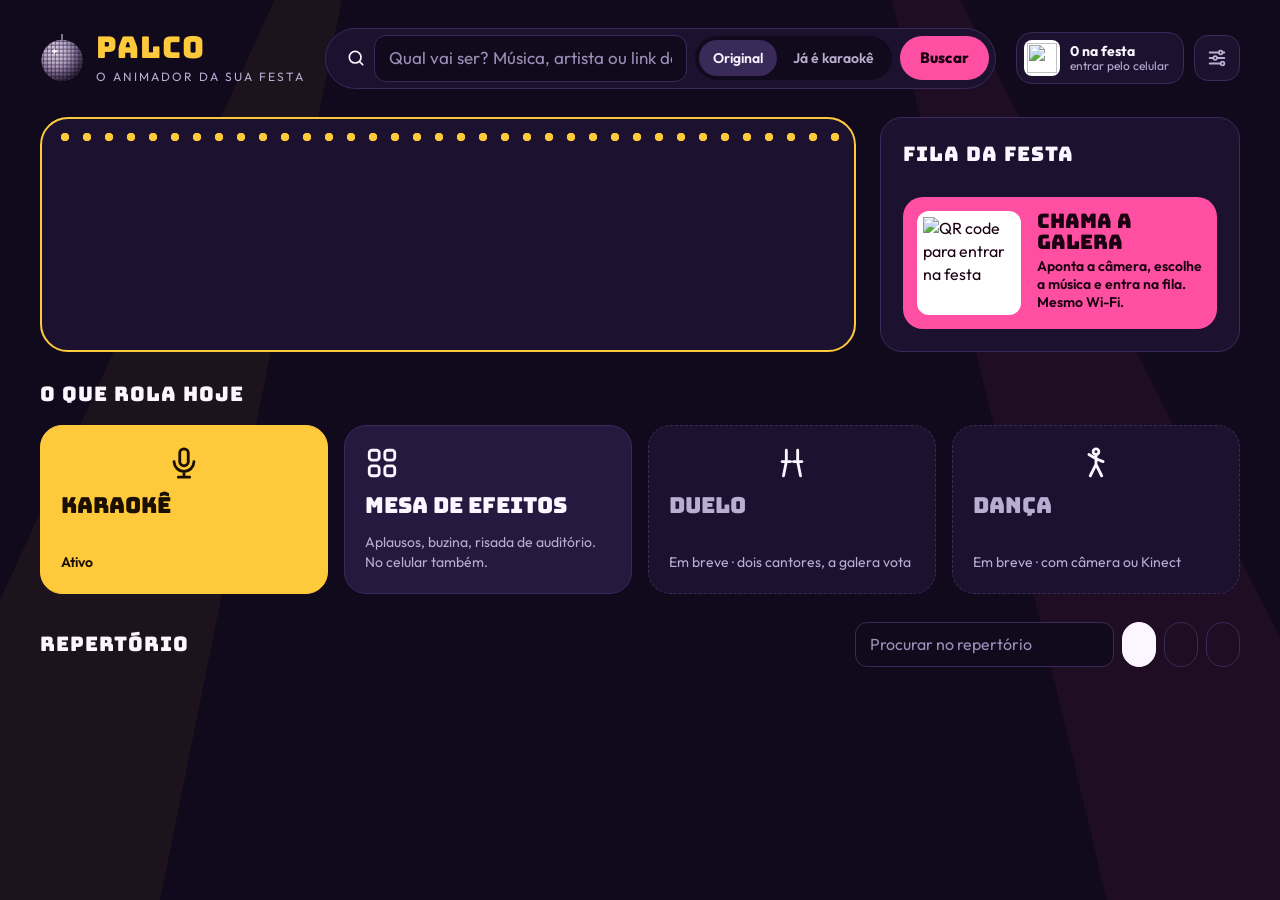
==== static/index.html @ 09ceed37 "Seus sons: mesa com os áudios de data/sounds e botão de parar Co-Authored-By: Claude Opus 5.5 <norep" ====
<!doctype html>
<html lang="pt-BR">
<head>
<meta charset="utf-8">
<meta name="viewport" content="width=device-width, initial-scale=1">
<title>Palco · Karaokê</title>
<link rel="icon" href="/static/disco.svg">
<link rel="preconnect" href="https://fonts.googleapis.com">
<link rel="stylesheet" href="https://fonts.googleapis.com/css2?family=Bungee&family=Outfit:wght@400;500;600;700;800&display=swap">
<link rel="stylesheet" href="/static/style.css?v=3">
</head>
<body>
<div class="beams" aria-hidden="true"><span></span><span></span></div>

<div class="wrap">
  <header class="top">
    <a class="brand" href="/" aria-label="Palco, início">
      <img src="/static/disco.svg" width="44" height="48" alt="">
      <span><span class="name">PALCO</span><span class="tag" style="display:block">o animador da sua festa</span></span>
    </a>

    <form class="searchbar" id="search-form" role="search">
      <i data-icon="search"></i>
      <label class="sr-only" for="search-input">Buscar música ou colar link do YouTube</label>
      <input type="text" id="search-input" placeholder="Qual vai ser? Música, artista ou link do YouTube" autocomplete="off">
      <div class="seg" role="group" aria-label="Tipo de versão">
        <button type="button" data-kind="original" class="on" aria-pressed="true">Original</button>
        <button type="button" data-kind="karaoke" aria-pressed="false" title="Vídeos que já são instrumentais: não gastam separação">Já é karaokê</button>
      </div>
      <button class="btn pink" type="submit">Buscar</button>
    </form>

    <div class="top-actions">
      <button class="alert-chip" id="alert-chip" hidden></button>
      <a class="people-chip" href="#invite" title="Entrar pelo celular">
        <span class="qr-mini"><img src="/api/qr.svg" alt=""></span>
        <span><b id="online-count">0 na festa</b><small>entrar pelo celular</small></span>
      </a>
      <button class="icon-btn" id="open-settings" title="Ajustes do anfitrião" aria-label="Ajustes do anfitrião"><i data-icon="sliders" data-size="22"></i></button>
    </div>
  </header>

  <!-- Tela principal -->
  <div id="view-home" style="display:flex;flex-direction:column;gap:28px">
    <section class="card results-panel" id="results-panel" hidden aria-label="Resultados da busca">
      <div class="section-head" style="margin:0">
        <h2 class="h-section">RESULTADOS</h2>
        <button class="icon-btn sm" id="close-results" aria-label="Fechar resultados"><i data-icon="x" data-size="18"></i></button>
      </div>
      <div class="results" id="results"></div>
    </section>

    <div class="stage-row">
      <section class="hero" id="hero" aria-labelledby="hero-label">
        <div class="bulbs" aria-hidden="true"></div>
        <div id="hero-content"></div>
      </section>

      <aside class="card queue-panel" aria-labelledby="queue-title">
        <div class="section-head" style="margin:0;align-items:baseline">
          <h2 class="h-section" id="queue-title">FILA DA FESTA</h2>
          <span class="sub" id="queue-eta"></span>
        </div>
        <ol class="queue-list" id="stage-queue"></ol>
        <div id="preparing-wrap" hidden>
          <div class="sub" style="margin:4px 0 8px;font-weight:600">Preparando no repertório</div>
          <ul class="queue-list" id="preparing"></ul>
        </div>
        <div class="invite" id="invite">
          <div class="qr"><img src="/api/qr.svg" alt="QR code para entrar na festa"></div>
          <div>
            <div class="title">CHAMA A GALERA</div>
            <p>Aponta a câmera, escolhe a música e entra na fila. Mesmo Wi-Fi.</p>
            <div class="url" id="session-url"></div>
          </div>
        </div>
      </aside>
    </div>

    <section aria-labelledby="modes-title">
      <div class="section-head"><h2 class="h-section" id="modes-title">O QUE ROLA HOJE</h2></div>
      <div class="modes">
        <a class="mode on" href="#repertorio">
          <i data-icon="mic" data-size="34"></i>
          <span class="name">KARAOKÊ</span>
          <span class="desc" id="ready-count">Ativo</span>
        </a>
        <button type="button" class="mode" id="open-fx">
          <i data-icon="pads" data-size="34"></i>
          <span class="name">MESA DE EFEITOS</span>
          <span class="desc">Aplausos, buzina, risada de auditório. No celular também.</span>
        </button>
        <div class="mode soon">
          <i data-icon="duel" data-size="34"></i>
          <span class="name">DUELO</span>
          <span class="desc">Em breve · dois cantores, a galera vota</span>
        </div>
        <div class="mode soon">
          <i data-icon="dance" data-size="34"></i>
          <span class="name">DANÇA</span>
          <span class="desc">Em breve · com câmera ou Kinect</span>
        </div>
      </div>
    </section>

    <section id="repertorio" aria-labelledby="rep-title">
      <div class="section-head">
        <h2 class="h-section" id="rep-title">REPERTÓRIO</h2>
        <div class="chips" id="lib-chips">
          <input type="search" class="lib-filter" id="lib-filter" placeholder="Procurar no repertório" aria-label="Procurar no repertório">
          <button class="chip on" data-filter="all"></button>
          <button class="chip" data-filter="ready"></button>
          <button class="chip warn" data-filter="fix"></button>
        </div>
      </div>
      <div class="library" id="library"></div>
    </section>
  </div>

  <!-- Escolher letra -->
  <div id="view-lyrics" hidden style="display:flex;flex-direction:column;gap:20px">
    <a class="back" data-back><i data-icon="back" data-size="18"></i>voltar</a>
    <h1 class="display" id="lyrics-song" style="margin:0;font-size:34px"></h1>
    <div class="card">
      <h2 class="h-section" style="margin-bottom:14px">ESCOLHE A LETRA</h2>
      <form class="row" id="lyrics-form" style="margin-bottom:14px">
        <input type="text" id="lyrics-q" placeholder="Buscar outra letra (artista e música)" aria-label="Buscar outra letra">
        <button class="btn ghost" type="submit">Buscar</button>
      </form>
      <div id="lyrics-list"></div>
    </div>
    <form class="card" id="paste-form">
      <h2 class="h-section" style="margin-bottom:8px">OU COLA A LETRA</h2>
      <p class="sub" style="margin-top:0">Texto simples (uma linha por verso) ou LRC com tempos. Depois acerte o tempo no palco com <b>Acertar letra</b>.</p>
      <textarea id="paste-text" placeholder="Cole a letra aqui…" aria-label="Letra"></textarea>
      <div style="margin-top:12px;text-align:right"><button class="btn" type="submit">Usar esta letra</button></div>
    </form>
  </div>

  <!-- Escolher capa -->
  <div id="view-cover" hidden style="display:flex;flex-direction:column;gap:20px">
    <a class="back" data-back><i data-icon="back" data-size="18"></i>voltar</a>
    <h1 class="display" id="cover-song" style="margin:0;font-size:34px"></h1>
    <div class="card">
      <h2 class="h-section" style="margin-bottom:14px">ESCOLHE A CAPA</h2>
      <form class="row" id="cover-form" style="margin-bottom:14px">
        <input type="text" id="cover-q" placeholder="Buscar outra capa (álbum ou artista)" aria-label="Buscar outra capa">
        <button class="btn ghost" type="submit">Buscar</button>
      </form>
      <div class="covers" id="cover-list"></div>
    </div>
  </div>
</div>

<!-- Ficha da música -->
<dialog id="song-dlg">
  <div class="dlg-head"><h3>MÚSICA</h3><button class="icon-btn sm" data-close aria-label="Fechar"><i data-icon="x" data-size="18"></i></button></div>
  <div class="dlg-body" id="song-body"></div>
</dialog>

<!-- Mesa de efeitos -->
<dialog id="fx-dlg" style="width:min(520px, calc(100vw - 32px))">
  <div class="dlg-head"><h3>MESA DE EFEITOS</h3><button class="icon-btn sm" data-close aria-label="Fechar"><i data-icon="x" data-size="18"></i></button></div>
  <div class="dlg-body">
    <p class="sub" style="margin-top:0">Atalhos no palco: teclas 1 a 9 e 0. Os convidados também tocam pelo celular, na aba Efeitos.</p>
    <div class="pads" id="fx-pads"></div>
    <div class="sound-board" id="fx-sounds"></div>
  </div>
</dialog>

<!-- Ajustes do anfitrião -->
<dialog id="settings">
  <div class="dlg-head"><h3>AJUSTES DO ANFITRIÃO</h3><button class="icon-btn sm" data-close aria-label="Fechar"><i data-icon="x" data-size="18"></i></button></div>
  <div class="dlg-body" id="settings-body"></div>
  <div class="dlg-foot">
    <button class="btn ghost" data-close>Cancelar</button>
    <button class="btn" id="save-settings">Salvar</button>
  </div>
</dialog>

<script src="/static/common.js?v=3"></script>
<script src="/static/fx.js?v=3"></script>
<script src="/static/app.js?v=3"></script>
</body>
</html>
---- static/style.css ----
/* Palco — visual de programa de auditório + discoteca */
:root {
  --bg: #110A1C;
  --surface: #1C1230;
  --surface-2: #26193F;
  --line: #3A2A5A;
  --text: #FBF6FF;
  --muted: #B9ADD1;
  --dim: #9C8FB8;
  --gold: #FFC93C;
  --gold-hover: #FFD66B;
  --gold-ink: #1A0F00;
  --pink: #FF4FA3;
  --pink-hover: #FF73B6;
  --pink-ink: #1A0010;
  --blue: #7FB2FF;
  --green: #5BE3A1;
  --orange: #FF8A5B;
  --danger: #FF6B6B;
  --radius: 22px;
  --display: "Bungee", "Arial Black", Impact, sans-serif;
  --body: "Outfit", "Segoe UI", system-ui, sans-serif;
  color-scheme: dark;
}

* { box-sizing: border-box; }
html, body { margin: 0; background: var(--bg); color: var(--text); }
body { font: 16px/1.45 var(--body); min-height: 100vh; }
button, input, select, textarea { font: inherit; color: inherit; }
a { color: var(--gold); }
img { display: block; }
.display { font-family: var(--display); font-weight: 400; letter-spacing: .5px; }
.sr-only { position: absolute; width: 1px; height: 1px; overflow: hidden; clip-path: inset(50%); white-space: nowrap; }

/* Fachos de luz no fundo */
.beams { position: fixed; inset: 0; pointer-events: none; overflow: hidden; z-index: 0; }
.beams span { position: absolute; top: -140px; width: 300px; height: 130vh; clip-path: polygon(45% 0, 55% 0, 100% 100%, 0 100%); transform-origin: top center; animation: sway 9s ease-in-out infinite alternate; }
.beams span:nth-child(1) { left: 16%; background: var(--gold); opacity: .05; transform: rotate(18deg); }
.beams span:nth-child(2) { right: 20%; background: var(--pink); opacity: .06; transform: rotate(-20deg); animation-delay: -4s; }
@keyframes sway { from { rotate: -6deg; } to { rotate: 6deg; } }
@media (prefers-reduced-motion: reduce) { .beams span { animation: none; } }

.wrap { position: relative; z-index: 1; max-width: 1360px; margin: 0 auto; padding: 28px 40px 64px; display: flex; flex-direction: column; gap: 28px; }

/* ---------- Topo ---------- */
.top { display: flex; align-items: center; gap: 20px; flex-wrap: wrap; }
.brand { display: flex; align-items: center; gap: 12px; text-decoration: none; color: inherit; }
.brand .name { font-family: var(--display); font-size: 30px; line-height: 1; color: var(--gold); letter-spacing: 1px; }
.brand .tag { font-size: 12px; color: var(--muted); letter-spacing: 2px; text-transform: uppercase; margin-top: 4px; }
.top-actions { display: flex; align-items: center; gap: 10px; }

.searchbar { flex: 1 1 520px; min-width: 0; display: flex; align-items: center; gap: 8px; background: var(--surface); border: 1px solid var(--line); border-radius: 999px; padding: 6px 6px 6px 20px; }
.searchbar:focus-within { border-color: var(--gold); }
.searchbar > svg { flex: none; color: var(--muted); }
.searchbar input { flex: 1; min-width: 0; background: transparent; border: 0; outline: none; font-size: 17px; padding: 10px 4px; }
.searchbar input::placeholder, input::placeholder, textarea::placeholder { color: var(--dim); }

.seg { display: flex; background: var(--bg); border-radius: 999px; padding: 4px; gap: 2px; flex: none; }
.seg button { border: 0; border-radius: 999px; padding: 8px 14px; background: transparent; color: var(--muted); font-size: 14px; font-weight: 600; cursor: pointer; white-space: nowrap; }
.seg button.on { background: var(--line); color: var(--text); }
.seg button:hover:not(.on) { color: var(--text); }

.people-chip { display: flex; align-items: center; gap: 10px; text-decoration: none; background: var(--surface); border: 1px solid var(--line); border-radius: 16px; padding: 7px 14px 7px 7px; color: var(--text); cursor: pointer; }
.people-chip:hover { border-color: var(--pink); }
.people-chip .qr-mini { width: 36px; height: 36px; border-radius: 8px; background: #fff; padding: 3px; }
.people-chip .qr-mini img { width: 100%; height: 100%; }
.people-chip b { display: block; font-size: 14px; line-height: 1.15; }
.people-chip small { display: block; font-size: 12px; color: var(--muted); line-height: 1.15; }

.alert-chip { border: 1px solid var(--gold); background: rgba(255,201,60,.1); color: var(--gold); border-radius: 999px; padding: 8px 14px; font-size: 13px; font-weight: 700; cursor: pointer; white-space: nowrap; }
.alert-chip.out { border-color: var(--danger); background: rgba(255,107,107,.12); color: #FF9C9C; }

/* ---------- Botões ---------- */
.btn { display: inline-flex; align-items: center; justify-content: center; gap: 8px; border: 0; border-radius: 999px; padding: 11px 20px; background: var(--gold); color: var(--gold-ink); font-weight: 800; font-size: 15px; cursor: pointer; white-space: nowrap; text-decoration: none; }
.btn:hover { background: var(--gold-hover); }
.btn:disabled { opacity: .45; cursor: default; }
.btn.pink { background: var(--pink); color: var(--pink-ink); }
.btn.pink:hover { background: var(--pink-hover); }
.btn.ghost { background: transparent; color: var(--text); border: 1px solid var(--line); font-weight: 600; }
.btn.ghost:hover { border-color: var(--muted); background: rgba(255,255,255,.03); }
.btn.danger { background: transparent; color: #FF9C9C; border: 1px solid rgba(255,107,107,.45); font-weight: 600; }
.btn.danger:hover { background: rgba(255,107,107,.1); }
.btn.sm { padding: 7px 14px; font-size: 13px; }
.btn.big { font-family: var(--display); font-weight: 400; font-size: 22px; padding: 16px 30px; box-shadow: 0 10px 40px rgba(255,201,60,.3); }
.icon-btn { flex: none; width: 46px; height: 46px; border-radius: 14px; border: 1px solid var(--line); background: var(--surface); color: var(--muted); display: grid; place-items: center; cursor: pointer; padding: 0; }
.icon-btn:hover { color: var(--text); border-color: var(--muted); }
.icon-btn.round { border-radius: 50%; }
.icon-btn.sm { width: 36px; height: 36px; border-radius: 10px; }
.icon-btn svg, .btn svg { flex: none; }

/* ---------- Cartões e seções ---------- */
.card { background: var(--surface); border: 1px solid var(--line); border-radius: var(--radius); padding: 22px; }
.h-section { margin: 0; font-family: var(--display); font-weight: 400; font-size: 20px; letter-spacing: 1px; }
.section-head { display: flex; justify-content: space-between; align-items: center; gap: 14px; flex-wrap: wrap; margin-bottom: 16px; }
.sub { color: var(--muted); font-size: 14px; }
.empty { color: var(--muted); margin: 6px 0; }
.chips { display: flex; gap: 8px; flex-wrap: wrap; }
.chip { border: 1px solid var(--line); border-radius: 999px; padding: 9px 16px; background: transparent; color: var(--text); font-size: 14px; font-weight: 600; cursor: pointer; }
.chip.on { background: var(--text); color: var(--bg); border-color: var(--text); font-weight: 700; }
.chip.warn:not(.on) { color: var(--gold); }

.avatar { flex: none; width: 40px; height: 40px; border-radius: 50%; display: grid; place-items: center; font-weight: 800; font-size: 17px; color: var(--gold-ink); background: var(--gold); }
.avatar.lg { width: 56px; height: 56px; font-family: var(--display); font-weight: 400; font-size: 24px; }

.status { display: inline-flex; align-items: center; gap: 6px; font-size: 13px; font-weight: 600; }
.status::before { content: ""; width: 8px; height: 8px; border-radius: 50%; background: currentColor; }
.status.ok { color: var(--green); }
.status.warn { color: var(--gold); }
.status.err { color: #FF9C9C; }
.pill { display: inline-flex; align-items: center; gap: 6px; font-size: 14px; font-weight: 600; padding: 6px 12px; border-radius: 999px; background: var(--surface-2); color: var(--muted); }

.bar { height: 4px; border-radius: 2px; background: var(--line); overflow: hidden; }
.bar > div { height: 100%; background: var(--gold); transition: width .4s; }

/* Fileira de lâmpadas de letreiro */
.bulbs { height: 16px; margin: 10px 14px 0; background-image: radial-gradient(circle at 9px 8px, var(--gold) 4px, transparent 4.5px); background-size: 22px 16px; animation: bulbs 1.2s steps(2) infinite; }
@keyframes bulbs { 50% { background-image: radial-gradient(circle at 9px 8px, #FFE6A0 4px, transparent 4.5px); } }
@media (prefers-reduced-motion: reduce) { .bulbs { animation: none; } }

/* ---------- Palco: próximo + fila ---------- */
.stage-row { display: flex; flex-wrap: wrap; gap: 24px; align-items: stretch; }
.hero { flex: 999 1 640px; min-width: 0; background: var(--surface); border: 2px solid var(--gold); border-radius: 28px; padding-bottom: 28px; overflow: hidden; }
.hero-body { display: flex; gap: 32px; padding: 20px 32px 0; flex-wrap: wrap; align-items: center; }
.hero-cover { width: 260px; height: 260px; flex: none; border-radius: 20px; object-fit: cover; box-shadow: 0 20px 60px rgba(255,79,163,.3); background: var(--surface-2); }
.hero-info { flex: 1 1 300px; min-width: 0; display: flex; flex-direction: column; gap: 14px; }
.hero-label { margin: 0; font-family: var(--display); font-weight: 400; font-size: 18px; letter-spacing: 3px; color: var(--gold); }
.hero-singer { display: flex; align-items: center; gap: 14px; }
.hero-singer .who { font-family: var(--display); font-size: clamp(36px, 4.5vw, 56px); line-height: 1; overflow-wrap: anywhere; }
.hero-song { font-size: 26px; font-weight: 700; line-height: 1.2; }
.hero-song span { font-weight: 500; color: var(--muted); }
.hero-actions { display: flex; gap: 12px; flex-wrap: wrap; margin-top: 6px; }
.hero-empty { padding: 30px 32px 0; display: flex; flex-direction: column; gap: 12px; }
.hero-empty .big { font-family: var(--display); font-size: clamp(30px, 4vw, 46px); line-height: 1.05; }

.queue-panel { flex: 1 1 360px; min-width: 0; display: flex; flex-direction: column; gap: 14px; }
.queue-list { list-style: none; margin: 0; padding: 0; display: flex; flex-direction: column; gap: 8px; }
.q-item { display: flex; align-items: center; gap: 12px; background: var(--surface-2); border-radius: 16px; padding: 10px 12px; }
.q-item .n { font-family: var(--display); font-size: 16px; color: var(--dim); width: 20px; text-align: center; flex: none; }
.q-item .meta { flex: 1; min-width: 0; display: flex; flex-direction: column; line-height: 1.25; }
.q-item .t { font-weight: 700; white-space: nowrap; overflow: hidden; text-overflow: ellipsis; }
.q-item .s { font-size: 13px; color: var(--muted); white-space: nowrap; overflow: hidden; text-overflow: ellipsis; }
.q-item .prog { display: flex; flex-direction: column; align-items: flex-end; gap: 4px; font-size: 12px; color: var(--gold); font-weight: 600; flex: none; max-width: 120px; text-align: right; }
.q-item .prog .bar { width: 80px; }
.q-item .x { width: 32px; height: 32px; border-radius: 10px; border: 0; background: transparent; color: var(--dim); cursor: pointer; display: grid; place-items: center; flex: none; }
.q-item .x:hover { color: var(--text); background: var(--line); }
.q-item.err .prog { color: #FF9C9C; }

.invite { margin-top: auto; display: flex; gap: 16px; align-items: center; background: var(--pink); color: var(--pink-ink); border-radius: 20px; padding: 14px; }
.invite .qr { width: 104px; height: 104px; background: #fff; border-radius: 12px; padding: 6px; flex: none; }
.invite .qr img { width: 100%; height: 100%; }
.invite .title { font-family: var(--display); font-size: 20px; line-height: 1.05; }
.invite p { margin: 4px 0 0; font-size: 14px; font-weight: 600; line-height: 1.3; }
.invite .url { font-size: 12px; font-weight: 700; opacity: .75; margin-top: 4px; word-break: break-all; }

/* ---------- Modos ---------- */
.modes { display: grid; grid-template-columns: repeat(auto-fit, minmax(230px, 1fr)); gap: 16px; }
.mode { text-align: left; border-radius: var(--radius); padding: 20px; display: flex; flex-direction: column; gap: 10px; min-height: 150px; border: 1px solid var(--line); background: var(--surface-2); color: var(--text); cursor: pointer; text-decoration: none; }
.mode .name { font-family: var(--display); font-size: 22px; }
.mode .desc { font-size: 14px; color: var(--muted); margin-top: auto; }
.mode.on { background: var(--gold); color: var(--gold-ink); border-color: var(--gold); }
.mode.on .desc { color: var(--gold-ink); font-weight: 600; }
.mode.soon { background: var(--surface); border-style: dashed; cursor: default; }
.mode.soon .name { color: var(--muted); }
.mode:not(.soon):not(.on):hover { border-color: var(--pink); }

/* ---------- Resultados da busca ---------- */
.results-panel { display: flex; flex-direction: column; gap: 12px; }
.results { display: grid; gap: 10px; }
.result { display: flex; align-items: center; gap: 14px; background: var(--surface-2); border-radius: 16px; padding: 10px; }
.result img { width: 112px; height: 63px; object-fit: cover; border-radius: 10px; flex: none; }
.result .meta { flex: 1; min-width: 0; }
.result .t { font-weight: 700; overflow: hidden; text-overflow: ellipsis; display: -webkit-box; -webkit-line-clamp: 2; -webkit-box-orient: vertical; }
.add-btns { display: flex; gap: 6px; flex-wrap: wrap; justify-content: flex-end; }

/* ---------- Repertório ---------- */
.library { display: grid; grid-template-columns: repeat(auto-fill, minmax(180px, 1fr)); gap: 20px 18px; }
.song-card { display: flex; flex-direction: column; gap: 8px; text-align: left; background: none; border: 0; padding: 0; color: var(--text); cursor: pointer; min-width: 0; }
.song-card .art { position: relative; aspect-ratio: 1; border-radius: 18px; overflow: hidden; background: var(--surface-2); }
.song-card .art img { width: 100%; height: 100%; object-fit: cover; transition: transform .25s; }
.song-card:hover .art img { transform: scale(1.05); }
.song-card .art .play { position: absolute; right: 10px; bottom: 10px; width: 46px; height: 46px; border-radius: 50%; background: var(--gold); color: var(--gold-ink); display: grid; place-items: center; opacity: 0; transform: translateY(6px); transition: .2s; }
.song-card:hover .art .play, .song-card:focus-visible .art .play { opacity: 1; transform: none; }
.song-card .t { font-weight: 700; line-height: 1.25; overflow: hidden; text-overflow: ellipsis; white-space: nowrap; }
.song-card .a { font-size: 14px; color: var(--muted); line-height: 1.25; overflow: hidden; text-overflow: ellipsis; white-space: nowrap; margin-top: -6px; }
.song-card:focus-visible { outline: 3px solid var(--gold); outline-offset: 4px; border-radius: 18px; }
.lib-filter { background: var(--surface); border: 1px solid var(--line); border-radius: 999px; padding: 9px 16px; outline: none; min-width: 200px; }
.lib-filter:focus { border-color: var(--gold); }

/* ---------- Letra / capa ---------- */
.back { color: var(--muted); text-decoration: none; cursor: pointer; display: inline-flex; align-items: center; gap: 6px; font-weight: 600; }
.back:hover { color: var(--text); }
.pick { display: flex; align-items: center; gap: 12px; background: var(--surface-2); border-radius: 14px; padding: 12px 14px; margin-bottom: 8px; }
.pick .meta { flex: 1; min-width: 0; }
.covers { display: grid; grid-template-columns: repeat(auto-fill, minmax(120px, 1fr)); gap: 12px; }
.covers img { width: 100%; aspect-ratio: 1; object-fit: cover; border-radius: 12px; cursor: pointer; border: 3px solid transparent; }
.covers img:hover, .covers img.sel { border-color: var(--gold); }
.row { display: flex; gap: 10px; }
.row > input { flex: 1; min-width: 0; }

input[type=text], input[type=search], input[type=password], input[type=number], select, textarea {
  background: var(--bg); border: 1px solid var(--line); border-radius: 12px; padding: 10px 14px; outline: none; color: var(--text);
}
input:focus, select:focus, textarea:focus { border-color: var(--gold); }
textarea { width: 100%; min-height: 220px; resize: vertical; }
input[type=range] { accent-color: var(--gold); }
label.small { display: block; color: var(--muted); font-size: 13px; margin-bottom: 6px; }

/* ---------- Diálogos ---------- */
dialog { background: var(--surface); color: var(--text); border: 1px solid var(--line); border-radius: 24px; padding: 0; width: min(580px, calc(100vw - 32px)); max-height: calc(100vh - 48px); }
dialog::backdrop { background: rgba(8,4,14,.75); backdrop-filter: blur(4px); }
.dlg-head { display: flex; justify-content: space-between; align-items: center; gap: 12px; padding: 18px 22px; border-bottom: 1px solid var(--line); }
.dlg-head h3 { margin: 0; font-family: var(--display); font-weight: 400; font-size: 20px; letter-spacing: .5px; }
.dlg-body { padding: 18px 22px; max-height: 70vh; overflow: auto; }
.dlg-foot { padding: 14px 22px; border-top: 1px solid var(--line); display: flex; justify-content: flex-end; gap: 10px; }
.dlg-section { font-family: var(--display); font-size: 14px; letter-spacing: 2px; color: var(--gold); margin: 6px 0 12px; }
.dlg-section:not(:first-child) { margin-top: 22px; }

.song-sheet { display: flex; gap: 18px; align-items: flex-start; flex-wrap: wrap; }
.song-sheet img { width: 140px; height: 140px; border-radius: 16px; object-fit: cover; flex: none; background: var(--surface-2); }
.song-sheet .meta { flex: 1 1 220px; min-width: 0; display: flex; flex-direction: column; gap: 8px; }
.song-sheet .t { font-family: var(--display); font-size: 24px; line-height: 1.1; }
.sheet-actions { display: flex; flex-wrap: wrap; gap: 8px; margin-top: 18px; }
.notes { display: flex; flex-direction: column; gap: 6px; margin-top: 4px; font-size: 14px; }
.note { display: flex; gap: 8px; align-items: baseline; color: var(--muted); }
.note.warn { color: var(--gold); }
.note.err { color: #FF9C9C; }

.prov { border: 1px solid var(--line); border-radius: 14px; padding: 12px 14px; margin-bottom: 10px; }
.prov.active { border-color: var(--gold); }
.prov h4 { margin: 0 0 4px; display: flex; align-items: center; gap: 8px; }
.prov .fields { display: grid; gap: 8px; margin-top: 10px; }
.prov .fields input { width: 100%; }
.hint { color: var(--muted); font-size: 12px; }
.ok-text { color: var(--green); font-size: 12px; }
.err-text { color: #FF9C9C; font-size: 12px; }
.check { display: flex; gap: 8px; align-items: center; margin: 8px 0; }
.usage-box { background: var(--bg); border: 1px solid var(--line); border-radius: 12px; padding: 10px 12px; margin-top: 10px; font-size: 13px; }
.usage-box .meter { height: 6px; border-radius: 3px; background: var(--line); overflow: hidden; margin: 6px 0 8px; }
.usage-box .meter > div { height: 100%; background: var(--gold); }
.usage-box .meter.warn > div { background: var(--orange); }
.usage-box .meter.out > div { background: var(--danger); }
.field { display: flex; flex-direction: column; gap: 6px; margin-bottom: 14px; }
.field > span { color: var(--muted); font-size: 13px; }

/* ---------- Mesa de efeitos ---------- */
.pads { display: grid; grid-template-columns: repeat(3, minmax(0, 1fr)); gap: 10px; }
.pad { aspect-ratio: 1; border-radius: 22px; border: 0; cursor: pointer; display: flex; align-items: flex-end; justify-content: space-between; gap: 6px; padding: 12px; font-family: var(--display); font-size: 15px; line-height: 1.05; text-align: left; box-shadow: 0 6px 0 rgba(0,0,0,.35); transition: transform .06s, box-shadow .06s; -webkit-tap-highlight-color: transparent; user-select: none; }
.pad:active, .pad.hit { transform: translateY(4px); box-shadow: 0 2px 0 rgba(0,0,0,.35); }
.pad .key { font-size: 12px; opacity: .55; }
.pad.gold { background: var(--gold); color: var(--gold-ink); }
.pad.pink { background: var(--pink); color: var(--pink-ink); }
.pad.blue { background: var(--blue); color: #08142A; }
.pad.orange { background: var(--orange); color: #1F0A00; }
.pad.green { background: var(--green); color: #04170E; }
.pad.white { background: var(--text); color: var(--bg); }
.pad.plum { background: var(--line); color: var(--text); }

.sound-board { display: flex; flex-direction: column; gap: 12px; margin-top: 22px; }
.sound-board:empty { display: none; }
.sound-head { display: flex; justify-content: space-between; align-items: center; gap: 10px; }
.sound-board .lib-filter { min-width: 0; width: 100%; }
.pads.sounds .pad.snd { aspect-ratio: auto; min-height: 76px; font-family: var(--body); font-weight: 800; font-size: 14px; line-height: 1.15; box-shadow: inset 0 0 0 1px rgba(255,255,255,.12), 0 6px 0 rgba(0,0,0,.35); overflow-wrap: anywhere; }
.pads.sounds .pad.snd:active { box-shadow: inset 0 0 0 1px rgba(255,255,255,.12), 0 2px 0 rgba(0,0,0,.35); }

.toast { position: fixed; left: 50%; bottom: 24px; transform: translateX(-50%); background: var(--surface-2); border: 1px solid var(--line); padding: 12px 18px; border-radius: 14px; z-index: 50; max-width: calc(100vw - 32px); box-shadow: 0 10px 40px rgba(0,0,0,.4); font-weight: 600; }
.toast.err { border-color: var(--danger); }
.fx-toast { position: fixed; left: 50%; top: 24px; transform: translateX(-50%); background: var(--pink); color: var(--pink-ink); padding: 10px 20px; border-radius: 999px; z-index: 60; font-family: var(--display); font-size: 18px; box-shadow: 0 10px 40px rgba(255,79,163,.4); animation: pop .25s ease-out; pointer-events: none; }
@keyframes pop { from { transform: translateX(-50%) scale(.6); opacity: 0; } }

@media (max-width: 720px) {
  .wrap { padding: 18px 16px 48px; gap: 22px; }
  .hero-body { padding: 16px 18px 0; gap: 18px; }
  .hero-cover { width: 100%; height: auto; aspect-ratio: 1; max-width: 260px; }
  .hero-empty { padding: 20px 18px 0; }
  .result { flex-wrap: wrap; }
  .result img { width: 80px; height: 45px; }
  .result .meta { flex-basis: calc(100% - 140px); }
  .add-btns { flex: 1; }
  .library { grid-template-columns: repeat(auto-fill, minmax(140px, 1fr)); }
  .searchbar { flex-wrap: wrap; border-radius: 24px; padding: 8px; }
  .searchbar input { flex-basis: calc(100% - 40px); }
}

[hidden] { display: none !important; }
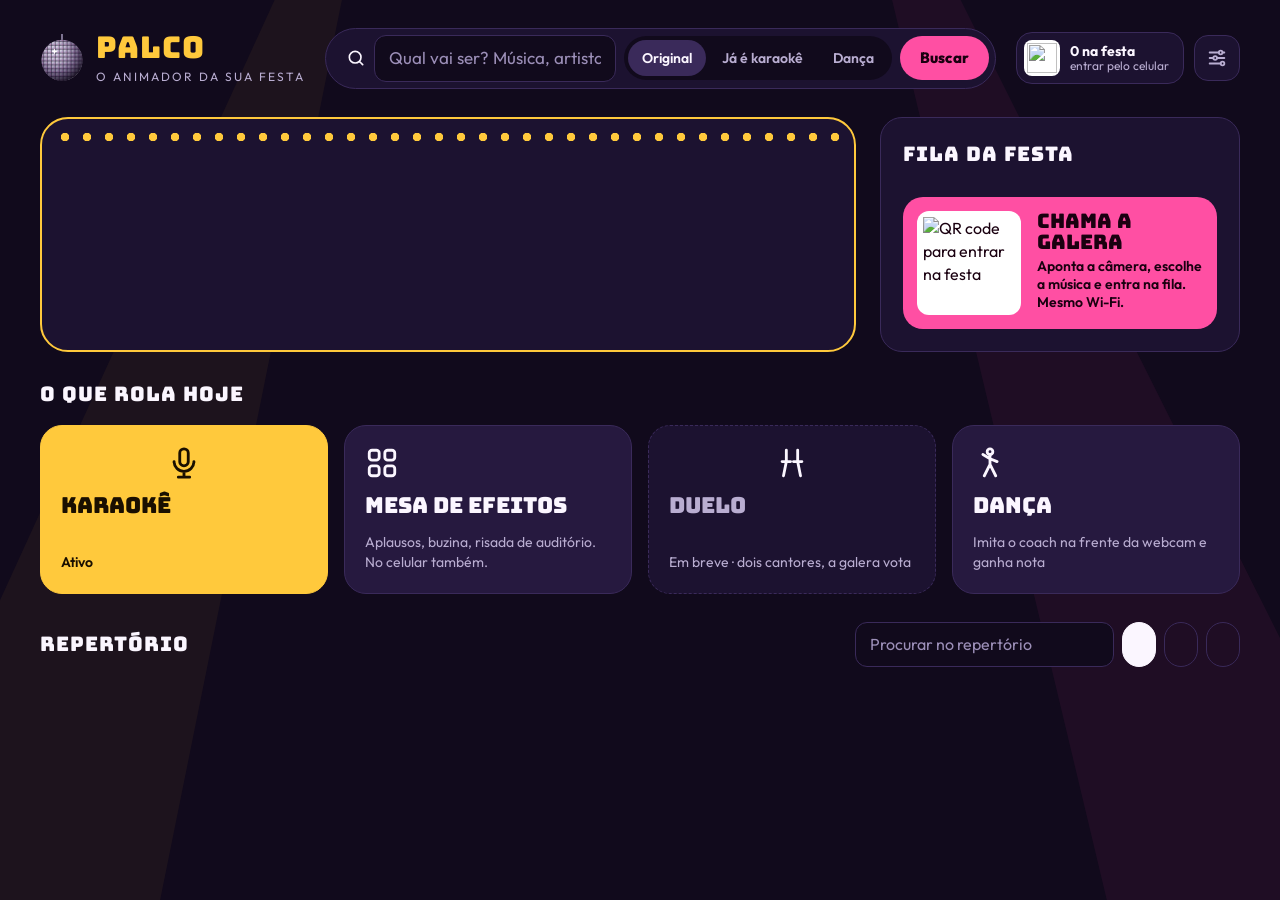
==== commit 630efac5: "Modo dança: coreografia com nota pela webcam, celular como câmera (HTTPS) e análise da dança Co-Auth" ====
--- a/static/index.html
+++ b/static/index.html
@@ -26,6 +26,7 @@
       <div class="seg" role="group" aria-label="Tipo de versão">
         <button type="button" data-kind="original" class="on" aria-pressed="true">Original</button>
         <button type="button" data-kind="karaoke" aria-pressed="false" title="Vídeos que já são instrumentais: não gastam separação">Já é karaokê</button>
+        <button type="button" data-kind="dance" aria-pressed="false" title="Vídeo de coreografia: a webcam dá a nota de quem dança">Dança</button>
       </div>
       <button class="btn pink" type="submit">Buscar</button>
     </form>
@@ -95,11 +96,11 @@
           <span class="name">DUELO</span>
           <span class="desc">Em breve · dois cantores, a galera vota</span>
         </div>
-        <div class="mode soon">
+        <button type="button" class="mode" id="open-dance">
           <i data-icon="dance" data-size="34"></i>
           <span class="name">DANÇA</span>
-          <span class="desc">Em breve · com câmera ou Kinect</span>
-        </div>
+          <span class="desc">Imita o coach na frente da webcam e ganha nota</span>
+        </button>
       </div>
     </section>
 
@@ -163,7 +164,6 @@
   <div class="dlg-head"><h3>MESA DE EFEITOS</h3><button class="icon-btn sm" data-close aria-label="Fechar"><i data-icon="x" data-size="18"></i></button></div>
   <div class="dlg-body">
     <p class="sub" style="margin-top:0">Atalhos no palco: teclas 1 a 9 e 0. Os convidados também tocam pelo celular, na aba Efeitos.</p>
-    <div class="pads" id="fx-pads"></div>
     <div class="sound-board" id="fx-sounds"></div>
   </div>
 </dialog>
--- a/static/style.css
+++ b/static/style.css
@@ -260,10 +260,32 @@
 .sound-head { display: flex; justify-content: space-between; align-items: center; gap: 10px; }
 .sound-board .lib-filter { min-width: 0; width: 100%; }
 .pads.sounds .pad.snd { aspect-ratio: auto; min-height: 76px; font-family: var(--body); font-weight: 800; font-size: 14px; line-height: 1.15; box-shadow: inset 0 0 0 1px rgba(255,255,255,.12), 0 6px 0 rgba(0,0,0,.35); overflow-wrap: anywhere; }
+.pad-wrap { position: relative; min-width: 0; }
+.pad-wrap .pad { width: 100%; height: 100%; padding-top: 48px; }
+.pad .emo { position: absolute; top: 9px; left: 11px; font-size: 28px; line-height: 1; pointer-events: none; }
+.pad-tools { position: absolute; top: 7px; right: 7px; display: flex; gap: 4px; }
+.pad-tools .tool { width: 34px; height: 34px; border-radius: 50%; border: 0; background: rgba(17,10,28,.55); color: #FBF6FF; display: grid; place-items: center; cursor: pointer; padding: 0; }
+.pad-tools .tool:hover { background: rgba(17,10,28,.8); }
 .pads.sounds .pad.snd:active { box-shadow: inset 0 0 0 1px rgba(255,255,255,.12), 0 2px 0 rgba(0,0,0,.35); }
 
 .toast { position: fixed; left: 50%; bottom: 24px; transform: translateX(-50%); background: var(--surface-2); border: 1px solid var(--line); padding: 12px 18px; border-radius: 14px; z-index: 50; max-width: calc(100vw - 32px); box-shadow: 0 10px 40px rgba(0,0,0,.4); font-weight: 600; }
 .toast.err { border-color: var(--danger); }
+/* Reações que sobem no telão quando alguém dispara um som */
+.reactions { position: fixed; inset: 0; pointer-events: none; z-index: 70; overflow: hidden; }
+.reaction { position: absolute; bottom: -40px; display: flex; flex-direction: column; align-items: center; gap: 6px; animation: rise 3.3s cubic-bezier(.2,.7,.3,1) forwards; }
+.reaction .emo { font-size: clamp(64px, 8vw, 112px); line-height: 1; filter: drop-shadow(0 8px 24px rgba(0,0,0,.5)); animation: wobble .6s ease-in-out 3 alternate; }
+.reaction .who { background: var(--pink); color: var(--pink-ink); font-weight: 800; font-size: 20px; padding: 6px 16px; border-radius: 999px; white-space: nowrap; box-shadow: 0 8px 30px rgba(255,79,163,.4); }
+.reaction .what { background: rgba(17,10,28,.85); color: var(--text); font-size: 14px; font-weight: 600; padding: 4px 12px; border-radius: 999px; white-space: nowrap; max-width: 60vw; overflow: hidden; text-overflow: ellipsis; }
+@keyframes rise {
+  0% { transform: translateY(0) scale(.4); opacity: 0; }
+  14% { transform: translateY(-32vh) scale(1.08); opacity: 1; }
+  24% { transform: translateY(-36vh) scale(1); }
+  78% { opacity: 1; }
+  100% { transform: translateY(-72vh) scale(.95); opacity: 0; }
+}
+@keyframes wobble { from { transform: rotate(-10deg); } to { transform: rotate(10deg); } }
+@media (prefers-reduced-motion: reduce) { .reaction, .reaction .emo { animation-duration: .01s; } .reaction { bottom: 30vh; } }
+
 .fx-toast { position: fixed; left: 50%; top: 24px; transform: translateX(-50%); background: var(--pink); color: var(--pink-ink); padding: 10px 20px; border-radius: 999px; z-index: 60; font-family: var(--display); font-size: 18px; box-shadow: 0 10px 40px rgba(255,79,163,.4); animation: pop .25s ease-out; pointer-events: none; }
 @keyframes pop { from { transform: translateX(-50%) scale(.6); opacity: 0; } }
 
@@ -282,3 +304,6 @@
 }
 
 [hidden] { display: none !important; }
+
+/* Servidor desatualizado (código novo, servidor antigo) */
+.restart-banner { position: fixed; left: 50%; top: 12px; transform: translateX(-50%); z-index: 70; max-width: calc(100vw - 32px); background: var(--gold); color: var(--gold-ink); padding: 12px 20px; border-radius: 16px; font-weight: 600; box-shadow: 0 10px 40px rgba(0,0,0,.5); }
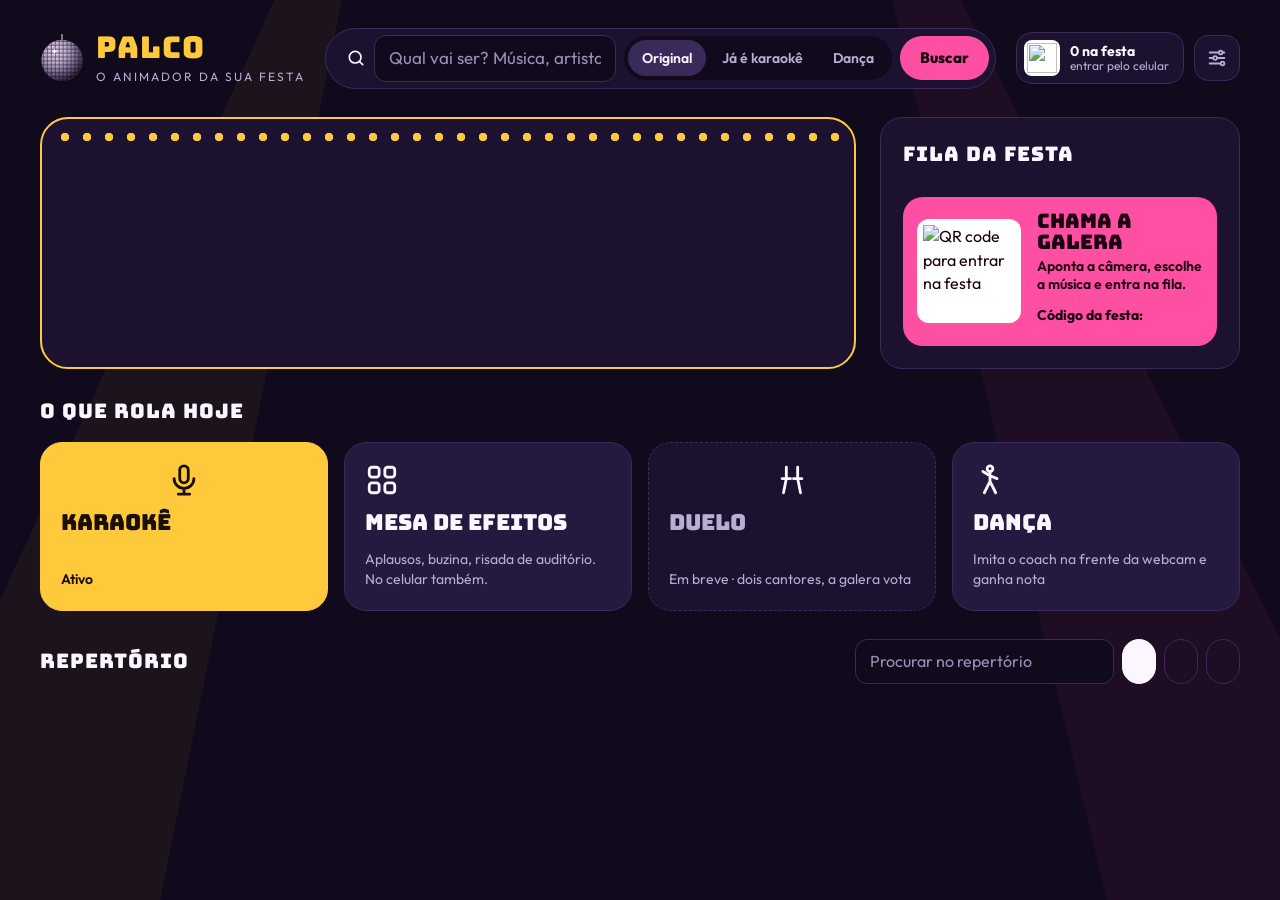
==== commit ef57c184: "Festas separadas por sala, com código e chave do anfitrião Quem abre o telão vira anfitrião de uma f" ====
--- a/static/index.html
+++ b/static/index.html
@@ -7,7 +7,7 @@
 <link rel="icon" href="/static/disco.svg">
 <link rel="preconnect" href="https://fonts.googleapis.com">
 <link rel="stylesheet" href="https://fonts.googleapis.com/css2?family=Bungee&family=Outfit:wght@400;500;600;700;800&display=swap">
-<link rel="stylesheet" href="/static/style.css?v=3">
+<link rel="stylesheet" href="/static/style.css?v=6">
 </head>
 <body>
 <div class="beams" aria-hidden="true"><span></span><span></span></div>
@@ -34,7 +34,7 @@
     <div class="top-actions">
       <button class="alert-chip" id="alert-chip" hidden></button>
       <a class="people-chip" href="#invite" title="Entrar pelo celular">
-        <span class="qr-mini"><img src="/api/qr.svg" alt=""></span>
+        <span class="qr-mini"><img data-qr alt=""></span>
         <span><b id="online-count">0 na festa</b><small>entrar pelo celular</small></span>
       </a>
       <button class="icon-btn" id="open-settings" title="Ajustes do anfitrião" aria-label="Ajustes do anfitrião"><i data-icon="sliders" data-size="22"></i></button>
@@ -68,10 +68,11 @@
           <ul class="queue-list" id="preparing"></ul>
         </div>
         <div class="invite" id="invite">
-          <div class="qr"><img src="/api/qr.svg" alt="QR code para entrar na festa"></div>
+          <div class="qr"><img data-qr alt="QR code para entrar na festa"></div>
           <div>
             <div class="title">CHAMA A GALERA</div>
-            <p>Aponta a câmera, escolhe a música e entra na fila. Mesmo Wi-Fi.</p>
+            <p>Aponta a câmera, escolhe a música e entra na fila.</p>
+            <div class="code">Código da festa: <b id="room-code"></b></div>
             <div class="url" id="session-url"></div>
           </div>
         </div>
@@ -120,7 +121,7 @@
 
   <!-- Escolher letra -->
   <div id="view-lyrics" hidden style="display:flex;flex-direction:column;gap:20px">
-    <a class="back" data-back><i data-icon="back" data-size="18"></i>voltar</a>
+    <button type="button" class="back" data-back><i data-icon="back" data-size="18"></i>voltar</button>
     <h1 class="display" id="lyrics-song" style="margin:0;font-size:34px"></h1>
     <div class="card">
       <h2 class="h-section" style="margin-bottom:14px">ESCOLHE A LETRA</h2>
@@ -140,7 +141,7 @@
 
   <!-- Escolher capa -->
   <div id="view-cover" hidden style="display:flex;flex-direction:column;gap:20px">
-    <a class="back" data-back><i data-icon="back" data-size="18"></i>voltar</a>
+    <button type="button" class="back" data-back><i data-icon="back" data-size="18"></i>voltar</button>
     <h1 class="display" id="cover-song" style="margin:0;font-size:34px"></h1>
     <div class="card">
       <h2 class="h-section" style="margin-bottom:14px">ESCOLHE A CAPA</h2>
@@ -178,8 +179,9 @@
   </div>
 </dialog>
 
-<script src="/static/common.js?v=3"></script>
+<script src="/static/common.js?v=6"></script>
+<script src="/static/tvnav.js?v=1"></script>
 <script src="/static/fx.js?v=3"></script>
-<script src="/static/app.js?v=3"></script>
+<script src="/static/app.js?v=6"></script>
 </body>
 </html>
--- a/static/style.css
+++ b/static/style.css
@@ -150,6 +150,8 @@
 .invite .qr img { width: 100%; height: 100%; }
 .invite .title { font-family: var(--display); font-size: 20px; line-height: 1.05; }
 .invite p { margin: 4px 0 0; font-size: 14px; font-weight: 600; line-height: 1.3; }
+.invite .code { font-size: 14px; font-weight: 700; margin-top: 6px; }
+.invite .code b { font-family: var(--display); font-weight: 400; font-size: 20px; letter-spacing: 2px; margin-left: 4px; }
 .invite .url { font-size: 12px; font-weight: 700; opacity: .75; margin-top: 4px; word-break: break-all; }
 
 /* ---------- Modos ---------- */
@@ -187,13 +189,14 @@
 .lib-filter:focus { border-color: var(--gold); }
 
 /* ---------- Letra / capa ---------- */
-.back { color: var(--muted); text-decoration: none; cursor: pointer; display: inline-flex; align-items: center; gap: 6px; font-weight: 600; }
+.back { align-self: flex-start; background: none; border: 0; padding: 4px 2px; color: var(--muted); text-decoration: none; cursor: pointer; display: inline-flex; align-items: center; gap: 6px; font-weight: 600; }
 .back:hover { color: var(--text); }
 .pick { display: flex; align-items: center; gap: 12px; background: var(--surface-2); border-radius: 14px; padding: 12px 14px; margin-bottom: 8px; }
 .pick .meta { flex: 1; min-width: 0; }
 .covers { display: grid; grid-template-columns: repeat(auto-fill, minmax(120px, 1fr)); gap: 12px; }
-.covers img { width: 100%; aspect-ratio: 1; object-fit: cover; border-radius: 12px; cursor: pointer; border: 3px solid transparent; }
-.covers img:hover, .covers img.sel { border-color: var(--gold); }
+.covers button { padding: 0; border: 0; background: none; border-radius: 12px; cursor: pointer; }
+.covers img { width: 100%; aspect-ratio: 1; object-fit: cover; border-radius: 12px; border: 3px solid transparent; }
+.covers button:hover img, .covers .sel img { border-color: var(--gold); }
 .row { display: flex; gap: 10px; }
 .row > input { flex: 1; min-width: 0; }
 
@@ -305,5 +308,23 @@
 
 [hidden] { display: none !important; }
 
+/* Foco do controle remoto: um contorno grosso, que dá para ver do sofá */
+.kbd-nav :focus { outline: 4px solid var(--gold); outline-offset: 3px; box-shadow: 0 0 0 9px rgba(255,201,60,.22); }
+.kbd-nav .btn:focus, .kbd-nav .chip:focus, .kbd-nav .seg button:focus { outline-offset: 4px; }
+.kbd-nav .btn:not(.ghost):not(.danger):focus { outline-color: var(--text); }
+.kbd-nav .icon-btn:focus, .kbd-nav .x:focus { color: var(--text); }
+.kbd-nav .searchbar input:focus { outline: none; box-shadow: none; }
+.kbd-nav .searchbar:focus-within { border-color: var(--gold); box-shadow: 0 0 0 4px var(--gold); }
+.kbd-nav .song-card:focus { outline: none; box-shadow: none; }
+.kbd-nav .song-card:focus .art { outline: 4px solid var(--gold); outline-offset: 3px; }
+.kbd-nav .song-card:focus .art img { transform: scale(1.05); }
+.kbd-nav .song-card:focus .art .play { opacity: 1; transform: none; }
+.kbd-nav .song-card:focus .t { color: var(--gold); }
+.kbd-nav .mode:focus { border-color: var(--gold); }
+.kbd-nav .pad:focus { outline-color: var(--text); transform: scale(1.04); }
+.kbd-nav .q-item:focus-within { box-shadow: inset 0 0 0 2px var(--line); }
+.kbd-nav dialog:focus { outline: none; box-shadow: none; }
+.kbd-nav .covers button:focus img { border-color: var(--gold); }
+
 /* Servidor desatualizado (código novo, servidor antigo) */
 .restart-banner { position: fixed; left: 50%; top: 12px; transform: translateX(-50%); z-index: 70; max-width: calc(100vw - 32px); background: var(--gold); color: var(--gold-ink); padding: 12px 20px; border-radius: 16px; font-weight: 600; box-shadow: 0 10px 40px rgba(0,0,0,.5); }
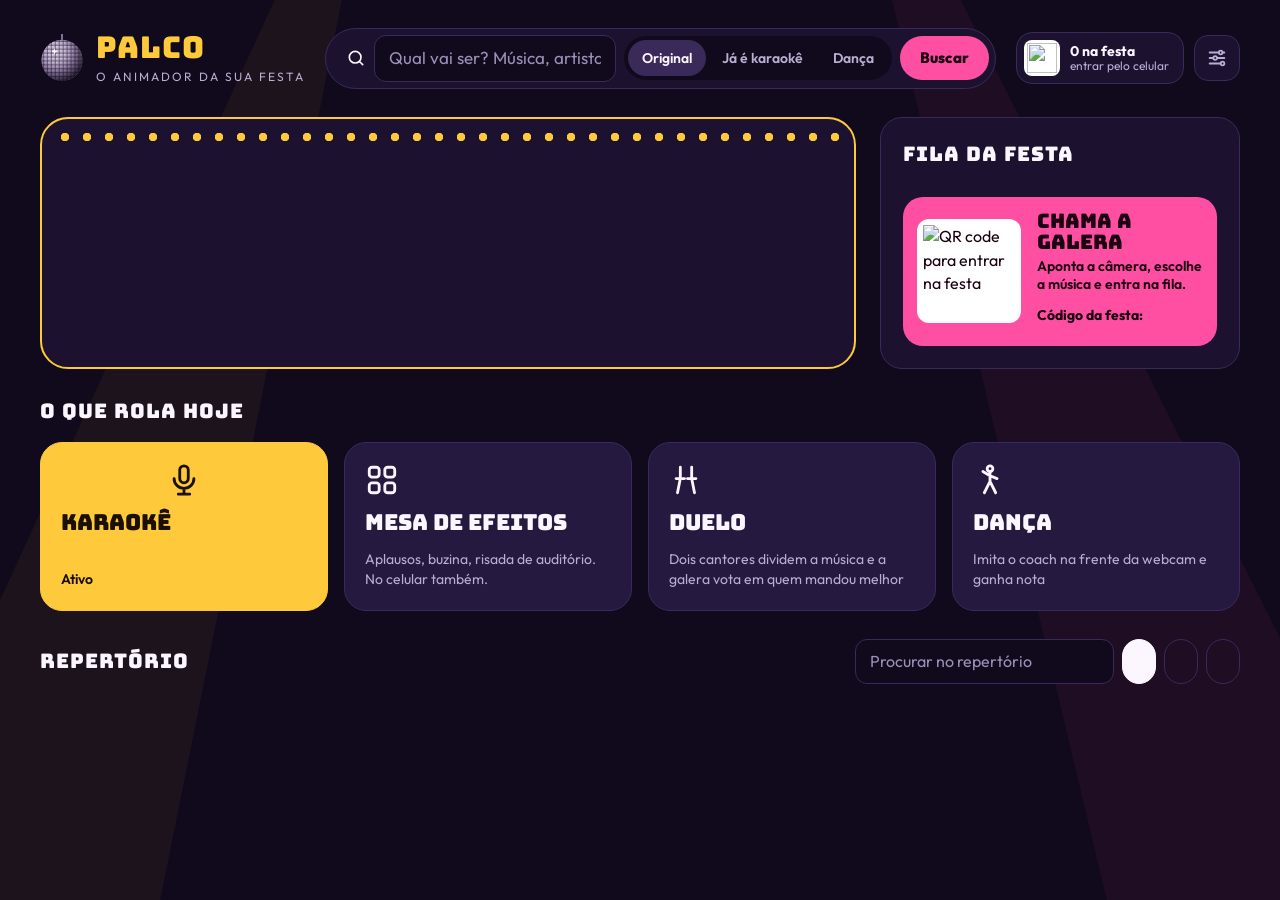
==== commit 61f36cae: "Modo duelo: dois cantores dividem a música e a galera vota A letra vem dividida entre A, B e os dois" ====
--- a/static/index.html
+++ b/static/index.html
@@ -92,11 +92,11 @@
           <span class="name">MESA DE EFEITOS</span>
           <span class="desc">Aplausos, buzina, risada de auditório. No celular também.</span>
         </button>
-        <div class="mode soon">
+        <button type="button" class="mode" id="open-duel">
           <i data-icon="duel" data-size="34"></i>
           <span class="name">DUELO</span>
-          <span class="desc">Em breve · dois cantores, a galera vota</span>
-        </div>
+          <span class="desc">Dois cantores dividem a música e a galera vota em quem mandou melhor</span>
+        </button>
         <button type="button" class="mode" id="open-dance">
           <i data-icon="dance" data-size="34"></i>
           <span class="name">DANÇA</span>
@@ -139,6 +139,26 @@
     </form>
   </div>
 
+  <!-- Dividir as vozes para o duelo -->
+  <div id="view-duel" hidden style="display:flex;flex-direction:column;gap:20px">
+    <button type="button" class="back" data-back><i data-icon="back" data-size="18"></i>voltar</button>
+    <h1 class="display" id="duel-song-title" style="margin:0;font-size:34px"></h1>
+    <div class="card">
+      <h2 class="h-section" style="margin-bottom:8px">QUEM CANTA CADA LINHA</h2>
+      <p class="sub" style="margin-top:0">Toque em <b>A</b>, <b>B</b> ou <b>Juntos</b> em cada linha. O <b>▶</b> toca a música a partir da linha (só a voz, quando ela foi separada) para você ouvir quem canta.</p>
+      <p class="hint" id="duel-note" style="font-size:14px"></p>
+      <div class="duel-tools">
+        <button class="btn ghost sm" type="button" id="duel-detect"><i data-icon="wand" data-size="16"></i>Dividir sozinho</button>
+        <button class="btn ghost sm" type="button" id="duel-stop" hidden><i data-icon="stop" data-size="16"></i>Parar</button>
+        <span class="grow"></span>
+        <span class="sub" id="duel-count"></span>
+        <button class="btn sm" type="button" id="duel-save">Salvar divisão</button>
+      </div>
+      <ol class="duel-lines" id="duel-lines"></ol>
+      <audio id="duel-audio" preload="none"></audio>
+    </div>
+  </div>
+
   <!-- Escolher capa -->
   <div id="view-cover" hidden style="display:flex;flex-direction:column;gap:20px">
     <button type="button" class="back" data-back><i data-icon="back" data-size="18"></i>voltar</button>
@@ -160,6 +180,27 @@
   <div class="dlg-body" id="song-body"></div>
 </dialog>
 
+<!-- Duelo: música e os dois cantores -->
+<dialog id="duel-dlg">
+  <div class="dlg-head"><h3>DUELO</h3><button class="icon-btn sm" data-close aria-label="Fechar"><i data-icon="x" data-size="18"></i></button></div>
+  <div class="dlg-body">
+    <p class="sub" style="margin-top:0">Os dois cantam a mesma música, cada um com a sua parte da letra (na cor dele). A galera vota no celular em quem está mandando melhor.</p>
+    <label class="field"><span>Música</span><select id="duel-song"></select></label>
+    <div class="hint" id="duel-split" style="margin:-6px 0 14px"></div>
+    <div class="field"><span>Cantor A</span><div class="duel-people" id="duel-a"></div></div>
+    <div class="field"><span>Cantor B</span><div class="duel-people" id="duel-b"></div></div>
+    <form class="row duel-add" id="duel-add">
+      <input type="text" id="duel-add-name" maxlength="24" placeholder="Alguém sem celular? Escreve o nome" aria-label="Nome de quem está sem celular">
+      <button class="btn ghost sm" type="submit">Adicionar</button>
+    </form>
+  </div>
+  <div class="dlg-foot">
+    <button class="btn ghost" data-close>Cancelar</button>
+    <button class="btn pink" id="duel-queue">Pôr na fila</button>
+    <button class="btn" id="duel-now">Duelar agora</button>
+  </div>
+</dialog>
+
 <!-- Mesa de efeitos -->
 <dialog id="fx-dlg" style="width:min(520px, calc(100vw - 32px))">
   <div class="dlg-head"><h3>MESA DE EFEITOS</h3><button class="icon-btn sm" data-close aria-label="Fechar"><i data-icon="x" data-size="18"></i></button></div>
--- a/static/style.css
+++ b/static/style.css
@@ -328,3 +328,31 @@
 
 /* Servidor desatualizado (código novo, servidor antigo) */
 .restart-banner { position: fixed; left: 50%; top: 12px; transform: translateX(-50%); z-index: 70; max-width: calc(100vw - 32px); background: var(--gold); color: var(--gold-ink); padding: 12px 20px; border-radius: 16px; font-weight: 600; box-shadow: 0 10px 40px rgba(0,0,0,.5); }
+
+/* ---------- Duelo ---------- */
+.duo { display: inline-flex; flex: none; }
+.duo .avatar + .avatar { margin-left: -12px; box-shadow: 0 0 0 3px var(--surface-2); }
+.duel-people { display: flex; flex-wrap: wrap; gap: 8px; }
+.duel-people button { display: inline-flex; align-items: center; gap: 8px; border: 1px solid var(--line); border-radius: 999px; padding: 5px 14px 5px 5px; background: transparent; color: var(--text); font-weight: 600; cursor: pointer; }
+.duel-people button .avatar { width: 30px; height: 30px; font-size: 14px; }
+.duel-people button.on { border-color: var(--text); background: var(--text); color: var(--bg); }
+.duel-people button:disabled { opacity: .35; cursor: default; }
+.duel-add { margin-top: 4px; }
+.duel-tools { display: flex; align-items: center; gap: 10px; flex-wrap: wrap; margin: 6px 0 14px; }
+.duel-tools .grow { flex: 1; }
+.duel-lines { list-style: none; margin: 0; padding: 0; display: flex; flex-direction: column; gap: 4px; }
+.duel-lines li { display: flex; align-items: center; gap: 10px; padding: 6px 10px; border-radius: 12px; border-left: 5px solid transparent; background: var(--surface-2); }
+.duel-lines li.gap { background: none; padding: 2px 10px; color: var(--dim); font-size: 13px; }
+.duel-lines li.pa { border-left-color: var(--gold); }
+.duel-lines li.pb { border-left-color: var(--pink); }
+.duel-lines li.pab { border-left-color: var(--blue); }
+.duel-lines li.playing { box-shadow: inset 0 0 0 2px var(--text); }
+.duel-lines .tm { font-size: 12px; color: var(--dim); width: 38px; flex: none; font-variant-numeric: tabular-nums; }
+.duel-lines .txt { flex: 1; min-width: 0; }
+.duel-lines .x { width: 30px; height: 30px; border-radius: 10px; border: 0; background: transparent; color: var(--muted); cursor: pointer; display: grid; place-items: center; flex: none; }
+.duel-lines .x:hover { color: var(--text); background: var(--line); }
+.duel-lines .seg button { padding: 5px 12px; font-size: 13px; }
+.duel-lines .seg button.on[data-p="a"] { background: var(--gold); color: var(--gold-ink); }
+.duel-lines .seg button.on[data-p="b"] { background: var(--pink); color: var(--pink-ink); }
+.duel-lines .seg button.on[data-p="ab"] { background: var(--blue); color: #001233; }
+.linklike { border: 0; background: none; padding: 0; color: var(--gold); font: inherit; font-weight: 700; text-decoration: underline; cursor: pointer; }
